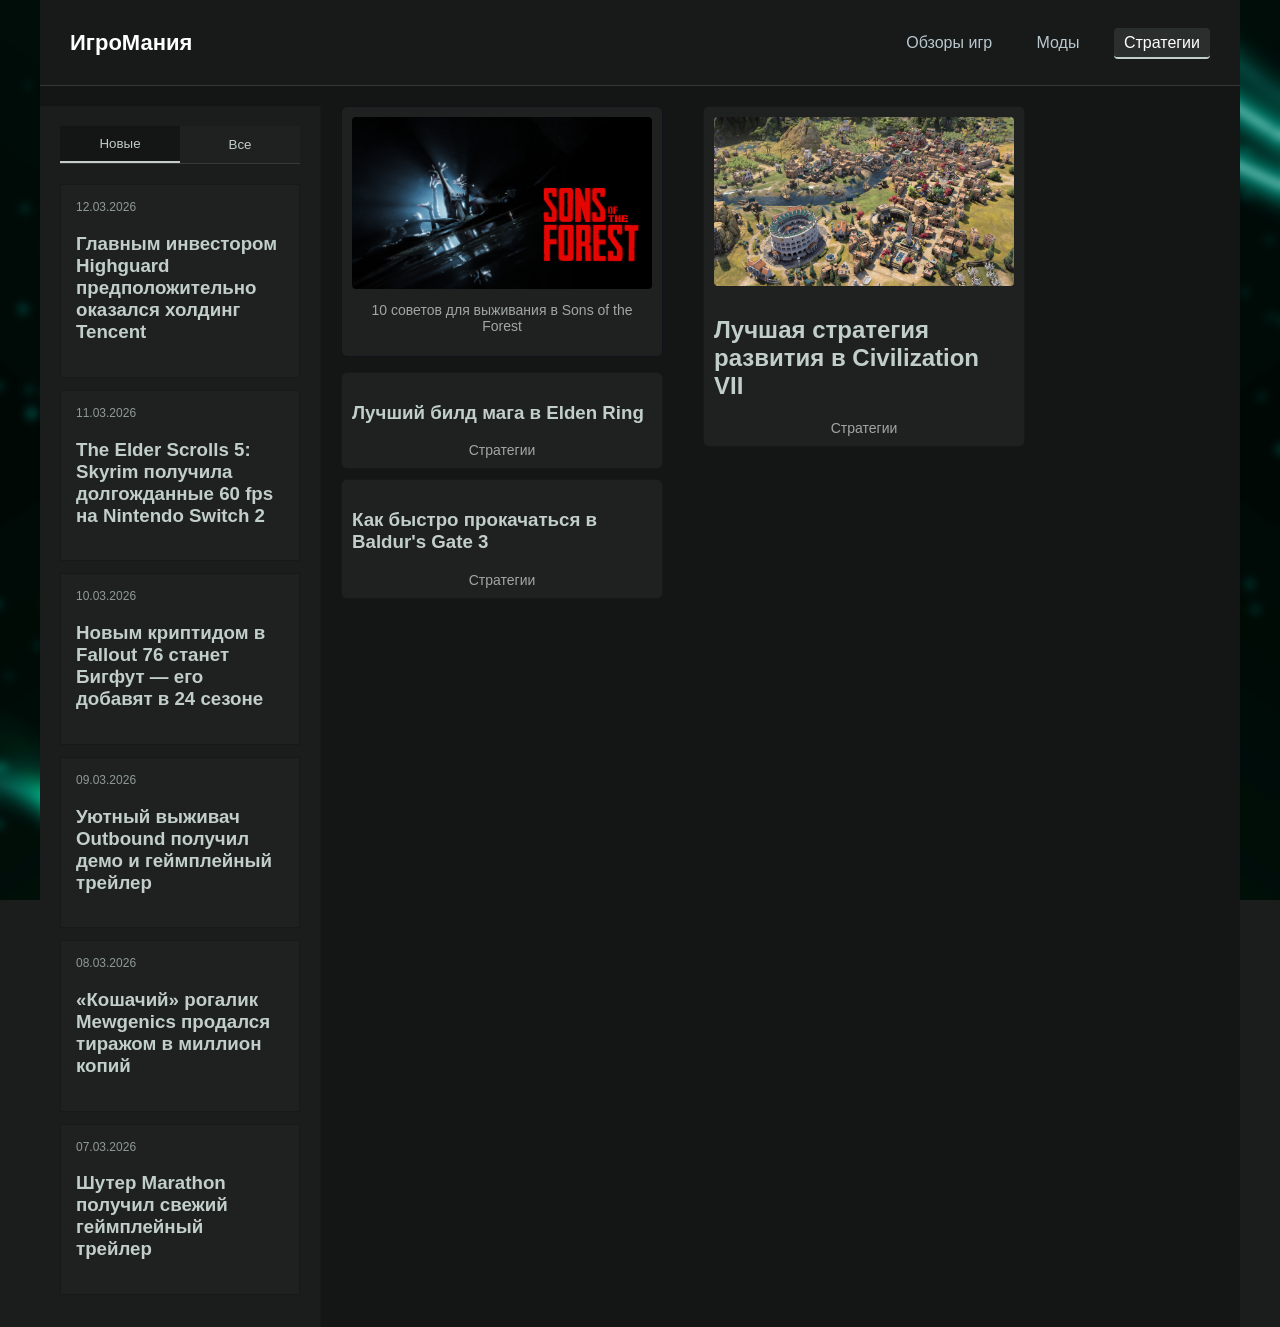
==== guides.html @ 330c9d4f "Add files via upload" ====
<!DOCTYPE html>
<html lang="ru">
<head>
<meta charset="UTF-8">
<meta name="viewport" content="width=device-width, initial-scale=1.0">
<title>ИгроМания — стратегии игр</title>
<meta name="description" content="Игровые стратегии, советы и гайды по популярным играм.">
<link rel="stylesheet" href="style.css">
</head>
<body>

<div class="wrapper">

<header class="header">
<h1 class="logo">
<a href="index.html" style="color: inherit; text-decoration: none;">ИгроМания</a>
</h1>
<nav class="nav">
<a href="index.html" class="nav-link">Обзоры игр</a>
<a href="mods.html" class="nav-link">Моды</a>
<a href="guides.html" class="nav-link active">Стратегии</a>
</nav>
<button class="menu-toggle">&#9776;</button>
</header>

<div class="mobile-sidebar">
    <div class="news-tabs">
        <button id="newBtnMobile" class="tab active">Новые</button>
        <button class="close-mobile-sidebar">&#10005;</button>
        <button id="allBtnMobile" class="tab">Все</button>
    </div>
    <section id="newsContainerMobile"></section>
</div>

<div class="container">

<aside class="sidebar">
<div class="news-tabs">
<button id="newBtn" class="tab active">Новые</button>
<button id="allBtn" class="tab">Все</button>
</div>
<section id="newsContainer">
<article class="sidebar-item">
<div class="news-date">12.03.2026</div>
<h3>Главным инвестором Highguard предположительно оказался холдинг Tencent</h3>
</article>
<article class="sidebar-item">
<div class="news-date">11.03.2026</div>
<h3>The Elder Scrolls 5: Skyrim получила долгожданные 60 fps на Nintendo Switch 2</h3>
</article>
<article class="sidebar-item">
<div class="news-date">10.03.2026</div>
<h3>Новым криптидом в Fallout 76 станет Бигфут — его добавят в 24 сезоне</h3>
</article>
<article class="sidebar-item">
<div class="news-date">09.03.2026</div>
<h3>Уютный выживач Outbound получил демо и геймплейный трейлер</h3>
</article>
<article class="sidebar-item">
<div class="news-date">08.03.2026</div>
<h3>«Кошачий» рогалик Mewgenics продался тиражом в миллион копий</h3>
</article>
<article class="sidebar-item">
<div class="news-date">07.03.2026</div>
<h3>Шутер Marathon получил свежий геймплейный трейлер</h3>
</article>
</section>
</aside>

<main class="main-content">
<div class="left-column">
<article class="main-article">
<img src="images/sons.jpg" alt="Sons of the Forest">
<h2 class="article-title">10 советов для выживания в Sons of the Forest</h2>
</article>

<section class="bottom-cards">
<article class="card">
<h3>Лучший билд мага в Elden Ring</h3>
<div class="card-title">Стратегии</div>
</article>
<article class="card">
<h3>Как быстро прокачаться в Baldur's Gate 3</h3>
<div class="card-title">Стратегии</div>
</article>
</section>
</div>

<div class="right-column">
<article class="top-card">
<img src="images/civilization.jpg" alt="Civilization VII">
<h2>Лучшая стратегия развития в Civilization VII</h2>
<div class="card-title">Стратегии</div>
</article>
</div>
</main>

</div>
</div>

<script src="script.js"></script>
</body>
</html>
---- style.css ----
/* ===== Плавный переход страницы ===== */
body {
    opacity: 0;
    transform: translateY(20px);
    transition: opacity 0.6s ease, transform 0.6s ease;
}

body.loaded {
    opacity: 1;
    transform: translateY(0);
}

/* ===== Контейнер ===== */
.wrapper {
    width: 1200px;
    margin: 0 auto;
    background-color: #141515;
    min-height: 100vh;
    display: flex;
    flex-direction: column;
    transition: transform 0.6s ease, opacity 0.6s ease;
}

/* ===== Общие стили ===== */
body {
    margin: 0;
    font-family: Arial, sans-serif;
    background-image: url("images/background_blur.jpg");
    background-color: #1b1d1c;
    background-size: cover;
    background-position: center;
    background-attachment: fixed;
}

/* ===== Header ===== */
.header {
    display: flex;
    justify-content: space-between;
    align-items: center;
    padding: 15px 30px;
    background-color: #181919;
    color: #ffffff;
    border-bottom: 1px solid #363938;
}

.logo {
    font-size: 22px;
    font-weight: bold;
}

.nav a {
    color: #b8c7ce;
    text-decoration: none;
    margin-left: 20px;
    padding: 6px 10px;
    border-radius: 4px;
    transition: 0.2s;
}

.nav a:hover {
    color: white;
    background: #232626;
}

.nav a.active {
    color: white;
    background: #2a2e2c;
    border-bottom: 2px solid #c1cec9;
}

/* ===== Контент ===== */
.container {
    display: flex;
    flex: 1;
    padding-top: 20px;
    gap: 20px;
}

/* ===== Левая панель ===== */
.sidebar {
    width: 20%;
    background-color: #1b1d1c;
    padding: 20px;
    border-right: 1px solid #171918;
    display: flex;
    flex-direction: column;
}

/* Кнопки "Новые / Все" */
.news-tabs {
    display: flex;
    margin-bottom: 20px;
    border-bottom: 1px solid #363938;
}

.tab {
    flex: 1;
    padding: 10px;
    background-color: #1f2120;
    color: #c1cec9;
    border: none;
    cursor: pointer;
}

.tab.active {
    background-color: #141515;
    border-bottom: 2px solid #c1cec9;
}

/* Новости в левой панели */
.sidebar-item {
    background-color: #1f2120;
    padding: 15px;
    margin-bottom: 12px;
    color: #c1cec9;
    border: 1px solid #171918;
    transition: transform 0.2s ease, box-shadow 0.2s ease;
}

.sidebar-item:hover {
    transform: translateY(-2px);
    box-shadow: 0 4px 12px rgba(0,0,0,0.3);
}

.news-date {
    font-size: 12px;
    color: #8f9b96;
    margin-bottom: 6px;
}

/* Центральная часть */
.main-content {
    display: flex;
    gap: 40px;
    align-items: flex-start;
}

/* Левая колонка */
.left-column {
    display: flex;
    flex-direction: column;
    gap: 15px;
}

/* Правая колонка */
.right-column {
    display: flex;
    flex-direction: column;
    gap: 15px;
}

/* Главная статья */
.main-article {
    background-color: #1f2120;
    border: 1px solid #0d151a;
    border-radius: 6px;
    padding: 10px;
    display: flex;
    flex-direction: column;
    align-items: center;
    width: 300px;
    transition: transform 0.3s ease, box-shadow 0.3s ease;
}

.main-article img {
    width: 100%;
    height: auto;
    margin-bottom: 8px;
    border-radius: 4px;
}

.article-title {
    color: #a0a7a3;
    font-weight: normal;
    text-align: center;
    font-size: 14px;
    margin-top: 5px;
}

.main-article:hover {
    transform: translateY(-4px);
    box-shadow: 0 6px 15px rgba(0,0,0,0.3);
}

/* Нижние карточки */
.bottom-cards {
    display: flex;
    flex-direction: column;
    gap: 10px;
}

.bottom-cards .card {
    width: 300px;
    background-color: #1f2120;
    border: 1px solid #171918;
    border-radius: 6px;
    padding: 10px;
    color: #c1cec9;
}

.bottom-cards .card-title {
    color: #a0a7a3;
    font-weight: normal;
    text-align: center;
    font-size: 14px;
    margin-top: 5px;
}

/* Правая карточка */
.top-card {
    width: 300px;
    background-color: #1f2120;
    border: 1px solid #171918;
    border-radius: 6px;
    padding: 10px;
    color: #c1cec9;
}

.top-card img {
    width: 100%;
    height: auto;
    margin-bottom: 6px;
    border-radius: 4px;
}

.top-card .card-title {
    color: #a0a7a3;
    font-weight: normal;
    text-align: center;
    font-size: 14px;
    margin-top: 5px;
}

/* ReAnimal ссылка */
.main-article-link {
    display: inline-block;
    text-decoration: none;
    transition: transform 0.2s ease, box-shadow 0.2s ease;
}

.main-article-link:hover {
    transform: scale(1.03);
    box-shadow: 0 4px 15px rgba(0,0,0,0.4);
}

.main-article-link .article-title {
    color: #a0a7a3;
}

.main-article-link:hover .article-title {
    color: #ffffff;
}

/* Мобильное меню */
.menu-toggle {
    display: none;
    font-size: 28px;
    background: none;
    border: none;
    color: #fff;
    cursor: pointer;
}

.mobile-sidebar {
    display: none;
    position: fixed;
    top: 0;
    left: 0;
    width: 100%;
    height: 100%;
    background: #1b1d1c;
    z-index: 1000;
    padding: 20px;
    overflow-y: auto;
}

.close-mobile-sidebar {
    font-size: 28px;
    background: none;
    border: none;
    color: #fff;
    cursor: pointer;
    float: right;
    margin-bottom: 10px;
}

/* Мобильный адаптив */
@media (max-width: 768px) {
    .wrapper { width: 100%; }
    .container { flex-direction: column; gap: 0; padding: 10px; }
    .sidebar { display: none; width: 100%; border-right: none; }
    .main-content { flex-direction: column; gap: 20px; }
    .main-article, .bottom-cards .card, .top-card { width: 100%; padding: 8px; }
    .sidebar-item { padding: 10px; font-size: 14px; }
    .article-title { font-size: 13px; }
    .bottom-cards .card-title, .top-card .card-title { font-size: 12px; }
    .menu-toggle { display: block; }
}


/* Мобильное меню */
.mobile-sidebar {
    display: none;
    position: fixed; /* уже есть */
    top: 0; left: 0;
    width: 100%;
    height: 100%;
    background: #1b1d1c;
    z-index: 1000;
    padding: 20px;
    overflow-y: auto;
}

.close-mobile-sidebar {
    position: absolute; /* фиксируем относительно мобильного меню */
    top: 20px;          /* отступ сверху */
    right: 20px;        /* отступ справа */
    font-size: 28px;
    background: none;
    border: none;
    color: #fff;
    cursor: pointer;
    z-index: 1010;      /* чтобы была поверх всего */
}

/* Мобильный гамбургер */
.menu-toggle {
    display: none;
    font-size: 28px;
    background: none;
    border: none;
    color: #fff;
    cursor: pointer;
}

@media (max-width: 768px) {
    .menu-toggle { display: block; }
    .sidebar { display: none; }
}

/* Мобильные табы */
.mobile-sidebar .news-tabs {
    display: flex;
    justify-content: space-between; /* кнопки растягиваются с крестиком между */
    align-items: center;
    margin-bottom: 20px;
    border-bottom: 1px solid #363938;
    gap: 5px;
}

/* Крестик между кнопками */
.close-mobile-sidebar {
    font-size: 22px;
    background: none;
    border: none;
    color: #fff;
    cursor: pointer;
    padding: 5px 10px;
    border-radius: 4px;
    transition: background 0.2s ease;
}

.close-mobile-sidebar:hover {
    background: #232626;
}
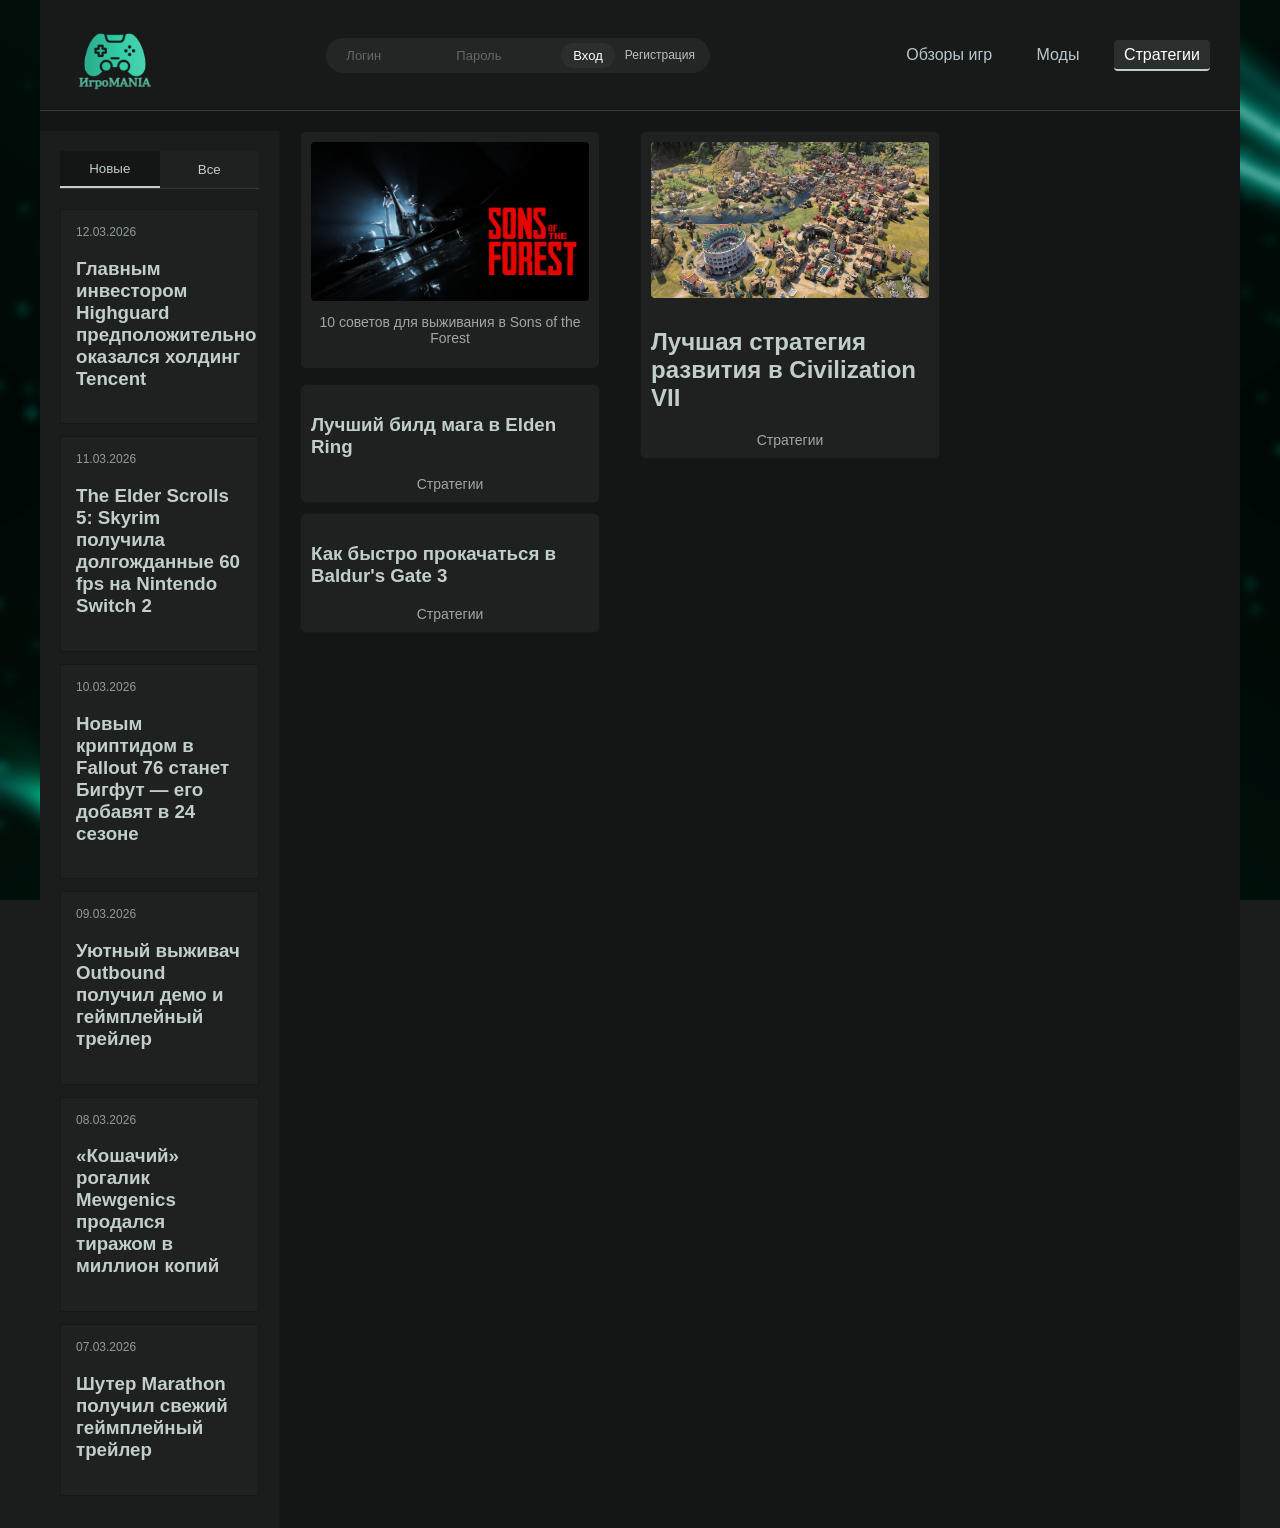
==== commit 79e486e5: "Add files via upload" ====
--- a/guides.html
+++ b/guides.html
@@ -1,103 +1,53 @@
 <!DOCTYPE html>
 <html lang="ru">
 <head>
-<meta charset="UTF-8">
-<meta name="viewport" content="width=device-width, initial-scale=1.0">
-<title>ИгроМания — стратегии игр</title>
-<meta name="description" content="Игровые стратегии, советы и гайды по популярным играм.">
-<link rel="stylesheet" href="style.css">
+    <meta charset="UTF-8">
+    <meta name="viewport" content="width=device-width, initial-scale=1.0">
+    <title>ИгроМания — стратегии игр</title>
+    <link rel="stylesheet" href="style.css">
 </head>
 <body>
+<div class="wrapper">
+    <header class="header">
+        <div class="header-left"><a href="index.html" class="logo-link"><img src="images/logo.png" alt="ИгроМания" class="logo-img"></a></div>
+        <div class="header-center">
+            <div class="auth-box"><input type="text" placeholder="Логин" class="auth-input"><input type="password" placeholder="Пароль" class="auth-input"><button class="auth-btn">Вход</button><a href="#" class="reg-link">Регистрация</a></div>
+        </div>
+        <div class="header-right">
+            <nav class="nav">
+                <a href="index.html" class="nav-link">Обзоры игр</a>
+                <a href="mods.html" class="nav-link">Моды</a>
+                <a href="guides.html" class="nav-link active">Стратегии</a>
+            </nav>
+            <button class="menu-toggle">&#9776;</button>
+        </div>
+    </header>
 
-<div class="wrapper">
+    <div class="mobile-sidebar" style="display: none;">
+        <div class="news-tabs"><button id="newBtnMobile" class="tab active">Новые</button><button class="close-mobile-sidebar">&#10005;</button><button id="allBtnMobile" class="tab">Все</button></div>
+        <div class="mobile-auth"><input type="text" placeholder="Логин" class="auth-input"><input type="password" placeholder="Пароль" class="auth-input"><button class="auth-btn">Вход</button></div>
+        <nav class="mobile-nav" style="display: flex; flex-direction: column; gap: 15px; padding: 20px;">
+            <a href="index.html" style="color: white; text-decoration: none; font-size: 20px;">Обзоры игр</a>
+            <a href="mods.html" style="color: white; text-decoration: none; font-size: 20px;">Моды</a>
+            <a href="guides.html" style="color: #c1cec9; text-decoration: none; font-size: 20px;">Стратегии</a>
+        </nav>
+        <section id="newsContainerMobile"></section>
+    </div>
 
-<header class="header">
-<h1 class="logo">
-<a href="index.html" style="color: inherit; text-decoration: none;">ИгроМания</a>
-</h1>
-<nav class="nav">
-<a href="index.html" class="nav-link">Обзоры игр</a>
-<a href="mods.html" class="nav-link">Моды</a>
-<a href="guides.html" class="nav-link active">Стратегии</a>
-</nav>
-<button class="menu-toggle">&#9776;</button>
-</header>
-
-<div class="mobile-sidebar">
-    <div class="news-tabs">
-        <button id="newBtnMobile" class="tab active">Новые</button>
-        <button class="close-mobile-sidebar">&#10005;</button>
-        <button id="allBtnMobile" class="tab">Все</button>
+    <div class="container">
+        <aside class="sidebar"><div class="news-tabs"><button id="newBtn" class="tab active">Новые</button><button id="allBtn" class="tab">Все</button></div><section id="newsContainer"></section></aside>
+        <main class="main-content">
+            <div class="left-column">
+                <article class="main-article"><img src="images/sons.jpg" alt="Sons of the Forest"><h2 class="article-title">10 советов для выживания в Sons of the Forest</h2></article>
+                <section class="bottom-cards">
+                    <article class="card"><h3>Лучший билд мага в Elden Ring</h3><div class="card-title">Стратегии</div></article>
+                    <article class="card"><h3>Как быстро прокачаться в Baldur's Gate 3</h3><div class="card-title">Стратегии</div></article>
+                </section>
+            </div>
+            <div class="right-column"><article class="top-card"><img src="images/civilization.jpg" alt="Civilization VII"><h2>Лучшая стратегия развития в Civilization VII</h2><div class="card-title">Стратегии</div></article></div>
+        </main>
     </div>
-    <section id="newsContainerMobile"></section>
 </div>
-
-<div class="container">
-
-<aside class="sidebar">
-<div class="news-tabs">
-<button id="newBtn" class="tab active">Новые</button>
-<button id="allBtn" class="tab">Все</button>
-</div>
-<section id="newsContainer">
-<article class="sidebar-item">
-<div class="news-date">12.03.2026</div>
-<h3>Главным инвестором Highguard предположительно оказался холдинг Tencent</h3>
-</article>
-<article class="sidebar-item">
-<div class="news-date">11.03.2026</div>
-<h3>The Elder Scrolls 5: Skyrim получила долгожданные 60 fps на Nintendo Switch 2</h3>
-</article>
-<article class="sidebar-item">
-<div class="news-date">10.03.2026</div>
-<h3>Новым криптидом в Fallout 76 станет Бигфут — его добавят в 24 сезоне</h3>
-</article>
-<article class="sidebar-item">
-<div class="news-date">09.03.2026</div>
-<h3>Уютный выживач Outbound получил демо и геймплейный трейлер</h3>
-</article>
-<article class="sidebar-item">
-<div class="news-date">08.03.2026</div>
-<h3>«Кошачий» рогалик Mewgenics продался тиражом в миллион копий</h3>
-</article>
-<article class="sidebar-item">
-<div class="news-date">07.03.2026</div>
-<h3>Шутер Marathon получил свежий геймплейный трейлер</h3>
-</article>
-</section>
-</aside>
-
-<main class="main-content">
-<div class="left-column">
-<article class="main-article">
-<img src="images/sons.jpg" alt="Sons of the Forest">
-<h2 class="article-title">10 советов для выживания в Sons of the Forest</h2>
-</article>
-
-<section class="bottom-cards">
-<article class="card">
-<h3>Лучший билд мага в Elden Ring</h3>
-<div class="card-title">Стратегии</div>
-</article>
-<article class="card">
-<h3>Как быстро прокачаться в Baldur's Gate 3</h3>
-<div class="card-title">Стратегии</div>
-</article>
-</section>
-</div>
-
-<div class="right-column">
-<article class="top-card">
-<img src="images/civilization.jpg" alt="Civilization VII">
-<h2>Лучшая стратегия развития в Civilization VII</h2>
-<div class="card-title">Стратегии</div>
-</article>
-</div>
-</main>
-
-</div>
-</div>
-
 <script src="script.js"></script>
 </body>
 </html>
--- a/style.css
+++ b/style.css
@@ -1,3 +1,29 @@
+/* Стили для логотипа */
+.logo a {
+    display: flex;
+    align-items: center;
+    text-decoration: none;
+}
+
+.logo-img {
+    height: 90px;
+    width: auto;  /* Пропорции сохранятся автоматически */
+    display: block;
+    transition: transform 0.3s ease; /* Мягкий эффект при наведении */
+}
+
+.logo-img:hover {
+    transform: scale(1.05); /* Легкое увеличение при наведении */
+}
+
+/* Убираем лишние отступы у h1, если решил его оставить */
+.logo {
+    margin: 0;
+    padding: 0;
+    display: flex;
+    align-items: center;
+}
+
 /* ===== Плавный переход страницы ===== */
 body {
     opacity: 0;
@@ -364,3 +390,257 @@
     background: #232626;
 }
 
+/* 1. Убираем причину горизонтальной прокрутки */
+html, body {
+    max-width: 100%;
+    overflow-x: hidden; /* Запрещает листать вправо */
+}
+
+.wrapper {
+    width: 100%; /* Вместо 1200px */
+    max-width: 1200px; /* Ограничиваем на ПК */
+    margin: 0 auto;
+    background-color: #141515;
+    min-height: 100vh;
+}
+
+
+/* 3. Адаптивность (для мобильных устройств) */
+@media (max-width: 768px) {
+    /* Скрываем обычную навигацию, чтобы не накладывалась */
+    .nav {
+        display: none !important; 
+    }
+
+    /* Показываем кнопку бургера */
+    .menu-toggle {
+        display: block !important;
+        font-size: 30px;
+        background: none;
+        border: none;
+        color: white;
+        cursor: pointer;
+        padding: 5px;
+    }
+
+    /* Уменьшаем логотип, чтобы хватило места */
+    .logo-img {
+        height: 60px;
+    }
+
+    /* Исправляем контейнеры, чтобы не вылезали за края */
+    .container {
+        width: 100%;
+        padding: 10px;
+        box-sizing: border-box; /* Важно, чтобы padding не расширял блок */
+    }
+
+    .main-content, .left-column, .right-column {
+        width: 100% !important;
+        gap: 20px;
+    }
+}
+
+.mobile-sidebar {
+    display: none; /* Скрыто по умолчанию */
+    position: fixed;
+    top: 0;
+    left: 0;
+    width: 100%;
+    height: 100%;
+    background: #1b1d1c;
+    z-index: 9999; /* Самый высокий слой */
+    padding: 20px;
+    box-sizing: border-box;
+    overflow-y: auto;
+}
+
+.mobile-nav a {
+    padding: 10px;
+    border-bottom: 1px solid #363938;
+}
+
+/* Полное устранение горизонтального скролла */
+html, body {
+    width: 100%;
+    margin: 0;
+    padding: 0;
+    overflow-x: hidden; /* Обрезает всё, что вылазит справа */
+    position: relative;
+}
+
+* {
+    box-sizing: border-box; /* Чтобы padding не раздувал блоки */
+}
+
+@media (max-width: 768px) {
+    .wrapper {
+        width: 100% !important;
+        overflow-x: hidden;
+    }
+    
+    .container {
+        width: 100%;
+        margin: 0;
+        padding: 10px;
+    }
+
+    /* Если картинки или карточки имеют фиксированную ширину, сбрасываем */
+    img, .main-article, .card, .top-card {
+        max-width: 100%; 
+        height: auto;
+    }
+}
+
+
+
+
+
+
+
+/* Выравнивание элементов в хедере */
+.header {
+    display: flex;
+    justify-content: space-between;
+    align-items: center;
+    padding: 10px 30px;
+    gap: 20px;
+}
+
+.header-right {
+    display: flex;
+    align-items: center;
+}
+
+/* Стили формы регистрации/входа */
+.header-center {
+    flex: 1; /* Занимает доступное пространство в центре */
+    display: flex;
+    justify-content: center;
+}
+
+.auth-box {
+    display: flex;
+    align-items: center;
+    gap: 10px;
+    background: rgba(255, 255, 255, 0.05);
+    padding: 5px 15px;
+    border-radius: 25px;
+    border: 1px solid var(--border-color);
+}
+
+.auth-input {
+    background: transparent;
+    border: none;
+    border-bottom: 1px solid var(--border-color);
+    color: var(--text-color);
+    padding: 5px;
+    font-size: 13px;
+    width: 100px;
+    outline: none;
+}
+
+.auth-input::placeholder {
+    color: #666;
+}
+
+.auth-btn {
+    background: #2a2e2c;
+    color: white;
+    border: 1px solid var(--border-color);
+    padding: 5px 12px;
+    border-radius: 15px;
+    cursor: pointer;
+    font-size: 13px;
+    transition: 0.3s;
+}
+
+.auth-btn:hover {
+    background: #363938;
+    box-shadow: 0 0 10px rgba(193, 206, 201, 0.2);
+}
+
+.reg-link {
+    font-size: 12px;
+    color: var(--text-color);
+    text-decoration: none;
+    opacity: 0.7;
+}
+
+.reg-link:hover {
+    opacity: 1;
+    text-decoration: underline;
+}
+
+/* Скрываем форму на мобилках, чтобы не загромождать */
+@media (max-width: 1024px) {
+    .header-center {
+        display: none;
+    }
+}
+
+/* Стили для мобильной версии формы */
+.mobile-auth {
+    display: flex;
+    flex-direction: column;
+    gap: 10px;
+    padding: 20px;
+}
+
+.auth-input-mobile {
+    background: #2a2e2c;
+    border: 1px solid #363938;
+    color: white;
+    padding: 10px;
+    border-radius: 8px;
+    width: 100%;
+}
+
+.auth-btn-mobile {
+    background: #363938;
+    color: white;
+    border: none;
+    padding: 10px;
+    border-radius: 8px;
+    cursor: pointer;
+}
+
+/* На всякий случай убедимся, что форма в десктопном хедере скрыта на малых экранах */
+@media (max-width: 900px) {
+    .header-center {
+        display: none !important;
+    }
+}
+
+/* Адаптация формы входа */
+@media (max-width: 1024px) {
+    .header-center { display: none !important; }
+}
+
+.mobile-auth {
+    display: flex;
+    flex-direction: column;
+    gap: 10px;
+    padding: 20px;
+    border-bottom: 1px solid #363938;
+}
+
+.mobile-auth .auth-input {
+    width: 100%;
+    padding: 10px;
+    background: #1f2120;
+    border: 1px solid #363938;
+    color: white;
+    border-radius: 5px;
+    box-sizing: border-box;
+}
+
+.mobile-auth .auth-btn {
+    width: 100%;
+    padding: 10px;
+    background: #2a2e2c;
+    color: white;
+    border: 1px solid #363938;
+    border-radius: 5px;
+    cursor: pointer;
+}
